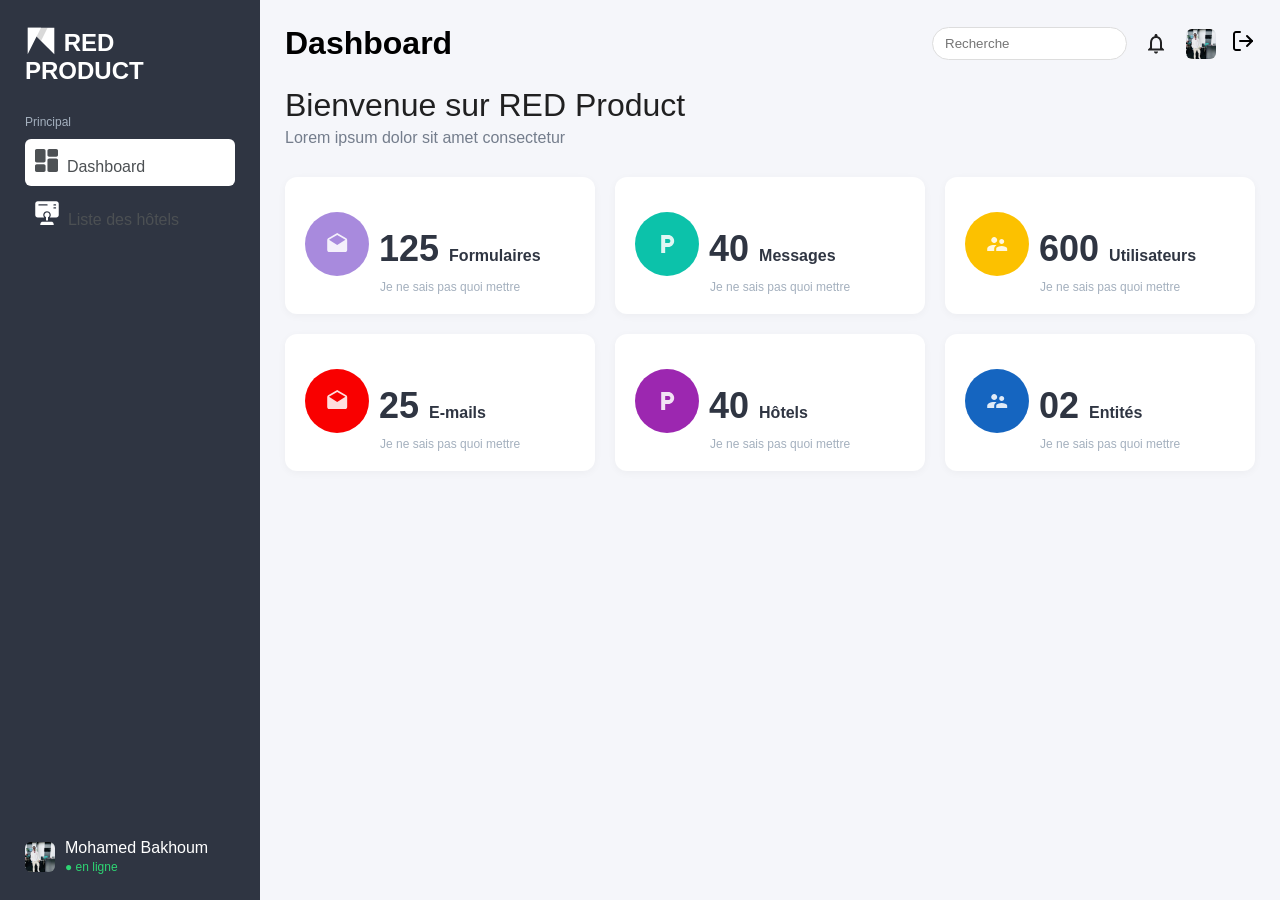
==== RED PRODUCT/Frontend/HTML/dashboard.html @ 996e0d98 "ajout les modifications" ====
<!DOCTYPE html>
<html lang="fr">
<head>
    <meta charset="UTF-8">
    <meta name="viewport" content="width=device-width, initial-scale=1.0">
    <title>Dashboard</title>
    <link rel="stylesheet" href="../CSS/dashboard.css">
</head>
<body>

<input type="checkbox" id="menu-toggle" class="menu-toggle">

<div class="layout">

    <label for="menu-toggle" class="overlay"></label>
   
    <aside class="sidebar">
        <div>
            <h2 class="logo">
             <svg  style="vertical-align: sub;" width="32" height="32" viewBox="0 0 32 32" fill="none" xmlns="http://www.w3.org/2000/svg">
                    <path d="M2.66602 2.66624H29.3286V29.3288L2.66602 2.66624Z" fill="white"/>
                    <path d="M2.66602 2.66624H22.663L15.9973 15.9975L2.66602 2.66624Z" fill="black" fill-opacity="0.15"/>
                    <path d="M2.66602 2.66624H15.9973L2.66602 29.3288V2.66624Z" fill="white"/>
            </svg>&nbsp;RED PRODUCT</h2>
            <p class="section-title">Principal</p>
            <a href="dashboard.html" class="nav-item active"> 
                    <svg width="23" height="23" viewBox="0 0 23 23" fill="none" xmlns="http://www.w3.org/2000/svg">
                    <path fill-rule="evenodd" clip-rule="evenodd" d="M14.1316 0C13.6868 0 13.2602 0.176692 12.9457 0.491206C12.6312 0.80572 12.4545 1.23229 12.4545 1.67708V5.98958C12.4545 6.91533 13.2058 7.66667 14.1316 7.66667H21.3191C21.7639 7.66667 22.1904 7.48997 22.505 7.17546C22.8195 6.86095 22.9962 6.43437 22.9962 5.98958V1.67708C22.9962 1.23229 22.8195 0.80572 22.505 0.491206C22.1904 0.176692 21.7639 0 21.3191 0L14.1316 0ZM14.1316 9.58333C13.6868 9.58333 13.2602 9.76003 12.9457 10.0745C12.6312 10.3891 12.4545 10.8156 12.4545 11.2604V21.3229C12.4545 22.2496 13.2058 23 14.1316 23H21.3191C21.7639 23 22.1904 22.8233 22.505 22.5088C22.8195 22.1943 22.9962 21.7677 22.9962 21.3229V11.2604C22.9962 10.8156 22.8195 10.3891 22.505 10.0745C22.1904 9.76003 21.7639 9.58333 21.3191 9.58333H14.1316ZM0 1.67708C0 0.751333 0.750375 0 1.67708 0H8.86458C9.79033 0 10.5417 0.751333 10.5417 1.67708V11.7396C10.5417 12.1844 10.365 12.6109 10.0505 12.9255C9.73595 13.24 9.30937 13.4167 8.86458 13.4167H1.67708C1.23229 13.4167 0.805721 13.24 0.491206 12.9255C0.176692 12.6109 0 12.1844 0 11.7396V1.67708ZM1.67708 15.3333C1.23229 15.3333 0.805721 15.51 0.491206 15.8245C0.176692 16.1391 0 16.5656 0 17.0104V21.3229C0 22.2487 0.750375 23 1.67708 23H8.86458C9.30937 23 9.73595 22.8233 10.0505 22.5088C10.365 22.1943 10.5417 21.7677 10.5417 21.3229V17.0104C10.5417 16.5656 10.365 16.1391 10.0505 15.8245C9.73595 15.51 9.30937 15.3333 8.86458 15.3333H1.67708Z" fill="#4D5154"/>
                    </svg>&nbsp;&nbsp;Dashboard
            </a>
            <a href="liste_hotel.html" class="nav-item">
                <svg width="24" height="24" viewBox="0 0 24 24" fill="none" xmlns="http://www.w3.org/2000/svg">
                     <g clip-path="url(#clip0_3_218)">
                    <path fill-rule="evenodd" clip-rule="evenodd" d="M2.74976 0.249979C2.0872 0.251563 1.45224 0.515464 0.983739 0.983962C0.515241 1.45246 0.25134 2.08742 0.249756 2.74998V13.95C0.249756 15.326 1.37376 16.45 2.74976 16.45H9.20476C8.72212 15.9104 8.40598 15.2427 8.29449 14.5274C8.183 13.8121 8.28094 13.0799 8.57646 12.419C8.87199 11.7582 9.35248 11.197 9.95994 10.8032C10.5674 10.4094 11.2758 10.1999 11.9998 10.1999C12.7237 10.1999 13.4321 10.4094 14.0396 10.8032C14.647 11.197 15.1275 11.7582 15.423 12.419C15.7186 13.0799 15.8165 13.8121 15.705 14.5274C15.5935 15.2427 15.2774 15.9104 14.7948 16.45H21.2498C22.6258 16.45 23.7498 15.326 23.7498 13.95V2.74998C23.7498 1.37398 22.6258 0.249979 21.2498 0.249979H2.74976ZM3.99976 3.37498C3.834 3.37498 3.67502 3.44083 3.55781 3.55804C3.4406 3.67525 3.37476 3.83422 3.37476 3.99998C3.37476 4.16574 3.4406 4.32471 3.55781 4.44192C3.67502 4.55913 3.834 4.62498 3.99976 4.62498H11.9998C12.1655 4.62498 12.3245 4.55913 12.4417 4.44192C12.5589 4.32471 12.6248 4.16574 12.6248 3.99998C12.6248 3.83422 12.5589 3.67525 12.4417 3.55804C12.3245 3.44083 12.1655 3.37498 11.9998 3.37498H3.99976ZM18.3748 3.99998C18.3748 3.65498 18.6548 3.37498 18.9998 3.37498H20.4998C20.6655 3.37498 20.8245 3.44083 20.9417 3.55804C21.0589 3.67525 21.1248 3.83422 21.1248 3.99998C21.1248 4.16574 21.0589 4.32471 20.9417 4.44192C20.8245 4.55913 20.6655 4.62498 20.4998 4.62498H18.9998C18.834 4.62498 18.675 4.55913 18.5578 4.44192C18.4406 4.32471 18.3748 4.16574 18.3748 3.99998ZM18.9998 6.37498C18.834 6.37498 18.675 6.44083 18.5578 6.55804C18.4406 6.67525 18.3748 6.83422 18.3748 6.99998C18.3748 7.16574 18.4406 7.32471 18.5578 7.44192C18.675 7.55913 18.834 7.62498 18.9998 7.62498H20.4998C20.6655 7.62498 20.8245 7.55913 20.9417 7.44192C21.0589 7.32471 21.1248 7.16574 21.1248 6.99998C21.1248 6.83422 21.0589 6.67525 20.9417 6.55804C20.8245 6.44083 20.6655 6.37498 20.4998 6.37498H18.9998ZM9.49976 13.95C9.49988 13.4993 9.62185 13.057 9.85274 12.6699C10.0836 12.2829 10.4149 11.9654 10.8114 11.7512C11.2079 11.537 11.655 11.4339 12.1052 11.4529C12.5555 11.4719 12.9923 11.6123 13.3694 11.8592C13.7464 12.1061 14.0497 12.4504 14.2471 12.8555C14.4446 13.2607 14.5288 13.7117 14.4909 14.1608C14.453 14.6099 14.2945 15.0404 14.032 15.4067C13.7695 15.7731 13.4128 16.0617 12.9998 16.242V19.55H10.9998V16.242C10.5538 16.0474 10.1744 15.7268 9.90791 15.3197C9.64147 14.9126 9.49962 14.4365 9.49976 13.95ZM7.49976 20.8C6.59976 20.8 5.89976 21.4 5.59976 22.2L5.21976 23.342C5.19473 23.4171 5.18791 23.4971 5.19985 23.5754C5.21179 23.6537 5.24216 23.728 5.28844 23.7922C5.33472 23.8565 5.3956 23.9088 5.46607 23.9449C5.53653 23.9811 5.61457 23.9999 5.69376 24H18.3058C18.385 24.0001 18.4632 23.9813 18.5338 23.9453C18.6044 23.9092 18.6654 23.8569 18.7118 23.7926C18.7582 23.7284 18.7886 23.654 18.8006 23.5756C18.8126 23.4973 18.8058 23.4172 18.7808 23.342L18.3998 22.2C18.1998 21.4 17.3998 20.8 16.4998 20.8H7.49976Z" fill="white"/>
                    </g>
                    <defs>
                    <clipPath id="clip0_3_218">
                    <rect width="24" height="24" fill="white"/>
                    </clipPath>
                    </defs>
                 </svg>&nbsp;&nbsp;Liste des hôtels
            </a>
        </div>
        <div class="user">
            <img src="../Images/Bakhoum.png" alt="photo">
            <div>
                <p>Mohamed Bakhoum</p>
                <span class="online">● en ligne</span>
            </div>
        </div>
    </aside>

   
    <main class="main">

      
        <div class="header-top">
            <label for="menu-toggle" class="hamburger">
                <span></span>
                <span></span>
                <span></span>
            </label>
            <h1>Dashboard</h1>
            <div class="header-icons">
                <input type="text" placeholder="Recherche">
                <div class="notification-icons-wrapper">
                    <!-- Bell Notification Icon -->
                    <div class="notification-icon-container" id="bellContainer">
                        <svg id="bellIcon" width="17" height="20" viewBox="0 0 17 20" fill="none" xmlns="http://www.w3.org/2000/svg">
                            <path d="M11.998 14.529V8.52994C11.998 7.24889 11.6387 6.18655 10.9201 5.34293C10.2014 4.46807 9.23284 4.03063 8.01427 4.03063C6.79571 4.03063 5.82711 4.46807 5.10847 5.34293C4.38983 6.18655 4.03051 7.24889 4.03051 8.52994V14.529H11.998ZM14.0134 13.4979L16.0287 15.5132V16.4975H-0.000122219V15.5132L2.01519 13.4979V8.52994C2.01519 6.96768 2.40576 5.60852 3.18689 4.45244C3.99926 3.29637 5.10847 2.54649 6.5145 2.20279V1.49977C6.5145 1.09358 6.65511 0.749886 6.93631 0.468679C7.21752 0.156227 7.57684 8.04663e-07 8.01427 8.04663e-07C8.45171 8.04663e-07 8.81103 0.156227 9.09223 0.468679C9.37344 0.749886 9.51404 1.09358 9.51404 1.49977V2.20279C10.9201 2.54649 12.0137 3.29637 12.7948 4.45244C13.6072 5.60852 14.0134 6.96768 14.0134 8.52994V13.4979ZM9.42031 18.9346C9.01412 19.3095 8.54544 19.497 8.01427 19.497C7.48311 19.497 7.01443 19.3095 6.60824 18.9346C6.20205 18.5284 5.99896 18.0597 5.99896 17.5286H10.0296C10.0296 18.0597 9.8265 18.5284 9.42031 18.9346Z" fill="black" fill-opacity="0.87"/>
                        </svg>
                        <span class="notification-badge" id="bellBadge">0</span>
                        <div class="notification-dropdown" id="bellDropdown">
                            <div class="dropdown-header">
                                <h3>Notifications</h3>
                                <div class="dropdown-actions">
                                    <button class="btn-text" id="markAllRead">Marquer comme lus</button>
                                    <button class="btn-text" id="clearAllNotifications">Tout effacer</button>
                                </div>
                            </div>
                            <div class="dropdown-list" id="bellNotificationList">
                                <div class="empty-state">Aucune notification</div>
                            </div>
                        </div>
                    </div>
                </div>
                <img src="../Images/Bakhoum.png" class="photo" alt="photo">
                <span class="icon">
                 <a href="#" id="logoutBtn" title="Se déconnecter">
                    <svg width="24" height="24" viewBox="0 0 24 24" fill="none" xmlns="http://www.w3.org/2000/svg">

                            <path d="M9 21H5C4.46957 21 3.96086 20.7893 3.58579 20.4142C3.21071 20.0391 3 19.5304 3 19V5C3 4.46957 3.21071 3.96086 3.58579 3.58579C3.96086 3.21071 4.46957 3 5 3H9" stroke="black" stroke-width="2" stroke-linecap="round" stroke-linejoin="round"/>
                            <path d="M16 17L21 12L16 7" stroke="black" stroke-width="2" stroke-linecap="round" stroke-linejoin="round"/>
                            <path d="M21 12H9" stroke="black" stroke-width="2" stroke-linecap="round" stroke-linejoin="round"/>
                    </svg>
                </a></span>
            </div>
        </div>

      
        <div class="welcome-section">
            <p id="welcome">Bienvenue sur RED Product</p>
            <p>Lorem ipsum dolor sit amet consectetur</p>
        </div>

        
        <div class="stats-grid">

            <div class="stat-card">
                <div class="stat-number">
                    <svg width="64" height="64" viewBox="0 0 64 64" fill="none" xmlns="http://www.w3.org/2000/svg">
                        <rect width="63.9902" height="63.9902" rx="31.9951" fill="#A88ADD"/>
                        <path d="M32.1999 32.983L40.4486 27.8275L32.1999 23.0001L23.9511 27.8275L32.1999 32.983ZM42.1827 28.015V37.9978C42.1827 38.529 41.9796 38.9977 41.5734 39.4039C41.1985 39.8101 40.7454 40.0131 40.2143 40.0131H24.1855C23.6543 40.0131 23.1856 39.8101 22.7794 39.4039C22.4045 38.9977 22.217 38.529 22.217 37.9978V28.015C22.217 27.2339 22.5295 26.6558 23.1544 26.2809L32.1999 20.9848L41.2453 26.2809C41.8702 26.6558 42.1827 27.2339 42.1827 28.015Z" fill="white" fill-opacity="0.87"/>
                    </svg> 125 <span>Formulaires</span>
                </div>
                <div class="desc">Je ne sais pas quoi mettre</div>

            </div>

   <div class="stat-card">
        <div class="stat-number">
            <svg width="64" height="64" viewBox="0 0 64 64" fill="none" xmlns="http://www.w3.org/2000/svg">
                <rect width="63.9902" height="63.9902" rx="31.9951" fill="#0CC2AA"/>
                <path d="M33.4179 31.0145C33.9491 31.0145 34.4022 30.8114 34.7771 30.4052C35.1833 29.9991 35.3864 29.5304 35.3864 28.9992C35.3864 28.468 35.1833 27.9994 34.7771 27.5932C34.4022 27.187 33.9491 26.9839 33.4179 26.9839H30.1841V31.0145H33.4179ZM33.1836 23.0001C34.8396 23.0001 36.2456 23.5938 37.4017 24.7811C38.589 25.9372 39.1827 27.3432 39.1827 28.9992C39.1827 30.6552 38.589 32.0769 37.4017 33.2642C36.2456 34.4203 34.8396 34.9983 33.1836 34.9983H30.1841V40.9974H26.2003V23.0001H33.1836Z" fill="white" fill-opacity="0.87"/>
            </svg> 40 <span>Messages</span>
         </div>
                
                <div class="desc">Je ne sais pas quoi mettre</div>
  </div>

            <div class="stat-card">
                <div class="stat-number">
                     <svg width="64" height="64" viewBox="0 0 64 64" fill="none" xmlns="http://www.w3.org/2000/svg">
                            <rect width="63.9902" height="63.9902" rx="31.9951" fill="#FCC100"/>
                            <path d="M29.1996 32.983C29.887 32.983 30.6837 33.0767 31.5898 33.2642C29.9963 34.139 29.1996 35.2951 29.1996 36.7324V38.9821H22.2163V36.4981C22.2163 35.7794 22.6381 35.1389 23.4817 34.5765C24.3566 34.0141 25.3096 33.6079 26.3406 33.3579C27.3717 33.108 28.3247 32.983 29.1996 32.983ZM33.0896 34.764C34.3394 34.264 35.5424 34.0141 36.6984 34.0141C37.8545 34.0141 39.0574 34.264 40.3073 34.764C41.5571 35.2639 42.182 35.92 42.182 36.7324V38.9821H31.2149V36.7324C31.2149 35.92 31.8398 35.2639 33.0896 34.764ZM31.3086 30.124C30.715 30.7177 30.012 31.0145 29.1996 31.0145C28.3872 31.0145 27.6842 30.7177 27.0905 30.124C26.4969 29.5304 26.2 28.8274 26.2 28.015C26.2 27.2026 26.4969 26.4996 27.0905 25.9059C27.6842 25.3123 28.3872 25.0154 29.1996 25.0154C30.012 25.0154 30.715 25.3123 31.3086 25.9059C31.9023 26.4996 32.1991 27.2026 32.1991 28.015C32.1991 28.8274 31.9023 29.5304 31.3086 30.124ZM38.4325 31.2957C37.9639 31.7644 37.3858 31.9988 36.6984 31.9988C36.011 31.9988 35.4174 31.7644 34.9175 31.2957C34.4488 30.7958 34.2144 30.2022 34.2144 29.5148C34.2144 28.8274 34.4488 28.2337 34.9175 27.7338C35.4174 27.2339 36.011 26.9839 36.6984 26.9839C37.3858 26.9839 37.9639 27.2339 38.4325 27.7338C38.9325 28.2337 39.1824 28.8274 39.1824 29.5148C39.1824 30.2022 38.9325 30.7958 38.4325 31.2957Z" fill="white" fill-opacity="0.87"/>
                     </svg> 600 <span>Utilisateurs</span>
                 </div>
               
                <div class="desc">Je ne sais pas quoi mettre</div>
            </div>

         <div class="stat-card">
            <div class="stat-number">
                 <svg width="64" height="64" viewBox="0 0 64 64" fill="none" xmlns="http://www.w3.org/2000/svg">
                    <rect width="63.9902" height="63.9902" rx="31.9951" fill="#F90000"/>
                    <path d="M32.1999 32.983L40.4486 27.8275L32.1999 23.0001L23.9511 27.8275L32.1999 32.983ZM42.1827 28.015V37.9978C42.1827 38.529 41.9796 38.9977 41.5734 39.4039C41.1985 39.8101 40.7454 40.0132 40.2143 40.0132H24.1855C23.6543 40.0132 23.1856 39.8101 22.7794 39.4039C22.4045 38.9977 22.217 38.529 22.217 37.9978V28.015C22.217 27.2339 22.5295 26.6558 23.1544 26.2809L32.1999 20.9848L41.2453 26.2809C41.8702 26.6558 42.1827 27.2339 42.1827 28.015Z" fill="white" fill-opacity="0.87"/>
                 </svg> 25 <span>E-mails</span>
            </div>
               
                <div class="desc">Je ne sais pas quoi mettre</div>
         </div>

        <div class="stat-card">
                <div class="stat-number">
                <svg width="64" height="64" viewBox="0 0 64 64" fill="none" xmlns="http://www.w3.org/2000/svg">
                    <rect width="63.9902" height="63.9902" rx="31.9951" fill="#9C27B0"/>
                    <path d="M33.4179 31.0145C33.9491 31.0145 34.4022 30.8114 34.7771 30.4053C35.1833 29.9991 35.3864 29.5304 35.3864 28.9992C35.3864 28.468 35.1833 27.9994 34.7771 27.5932C34.4022 27.187 33.9491 26.9839 33.4179 26.9839H30.1841V31.0145H33.4179ZM33.1836 23.0001C34.8396 23.0001 36.2456 23.5938 37.4017 24.7811C38.589 25.9372 39.1827 27.3432 39.1827 28.9992C39.1827 30.6552 38.589 32.0769 37.4017 33.2642C36.2456 34.4203 34.8396 34.9983 33.1836 34.9983H30.1841V40.9974H26.2003V23.0001H33.1836Z" fill="white" fill-opacity="0.87"/>
              </svg> 40 <span>Hôtels</span></div>
               
                <div class="desc">Je ne sais pas quoi mettre</div>
        </div>

            <div class="stat-card">
                <div class="stat-number">
                <svg width="64" height="64" viewBox="0 0 64 64" fill="none" xmlns="http://www.w3.org/2000/svg">
                    <rect width="63.9902" height="63.9902" rx="31.9951" fill="#1565C0"/>
                    <path d="M29.1996 32.983C29.887 32.983 30.6837 33.0767 31.5898 33.2642C29.9963 34.1391 29.1996 35.2951 29.1996 36.7324V38.9821H22.2163V36.4981C22.2163 35.7794 22.6381 35.1389 23.4817 34.5765C24.3566 34.0141 25.3096 33.6079 26.3406 33.3579C27.3717 33.108 28.3247 32.983 29.1996 32.983ZM33.0896 34.764C34.3394 34.264 35.5424 34.0141 36.6984 34.0141C37.8545 34.0141 39.0574 34.264 40.3073 34.764C41.5571 35.2639 42.182 35.92 42.182 36.7324V38.9821H31.2149V36.7324C31.2149 35.92 31.8398 35.2639 33.0896 34.764ZM31.3086 30.124C30.715 30.7177 30.012 31.0145 29.1996 31.0145C28.3872 31.0145 27.6842 30.7177 27.0905 30.124C26.4969 29.5304 26.2 28.8274 26.2 28.015C26.2 27.2026 26.4969 26.4996 27.0905 25.9059C27.6842 25.3123 28.3872 25.0155 29.1996 25.0155C30.012 25.0155 30.715 25.3123 31.3086 25.9059C31.9023 26.4996 32.1991 27.2026 32.1991 28.015C32.1991 28.8274 31.9023 29.5304 31.3086 30.124ZM38.4325 31.2957C37.9639 31.7644 37.3858 31.9988 36.6984 31.9988C36.011 31.9988 35.4174 31.7644 34.9175 31.2957C34.4488 30.7958 34.2144 30.2022 34.2144 29.5148C34.2144 28.8274 34.4488 28.2337 34.9175 27.7338C35.4174 27.2339 36.011 26.9839 36.6984 26.9839C37.3858 26.9839 37.9639 27.2339 38.4325 27.7338C38.9325 28.2337 39.1824 28.8274 39.1824 29.5148C39.1824 30.2022 38.9325 30.7958 38.4325 31.2957Z" fill="white" fill-opacity="0.87"/>
                </svg> 02 <span>Entités</span>
            </div>
             
                <div class="desc">Je ne sais pas quoi mettre</div>
            </div>

        </div>

    </main>

</div>



</body>
<script src="../JavaScripts/scripts.js"></script>
</html>
---- RED PRODUCT/Frontend/CSS/dashboard.css ----
* 
{
    margin: 0;
    padding: 0;
    box-sizing: border-box;
    font-family: "Segoe UI", sans-serif;
}

body 
{
    background: #f5f6fa;
}

.menu-toggle
 {
    display: none;
}

.hamburger 
{
    display: none;
    flex-direction: column;
    cursor: pointer;
    padding: 10px;
    z-index: 1001;
    background: none;
    border: none;
}

.hamburger span 
{
    width: 25px;
    height: 3px;
    background: #2f3542;
    margin: 4px 0;
    transition: all 0.3s ease;
    border-radius: 2px;
    display: block;
}

#menu-toggle:checked ~ .layout .hamburger span:nth-child(1) 
{
    transform: rotate(45deg) translate(8px, 8px);
    background: #2f3542;
}

#menu-toggle:checked ~ .layout .hamburger span:nth-child(2) 
{
    opacity: 0;
    width: 0;
}

#menu-toggle:checked ~ .layout .hamburger span:nth-child(3) 
{
    transform: rotate(-45deg) translate(8px, -8px);
    background: #2f3542;
}

.overlay 
{
    display: none;
    position: fixed;
    top: 0;
    left: 0;
    width: 100%;
    height: 100%;
    background: rgba(0, 0, 0, 0.5);
    z-index: 999;
}

#menu-toggle:checked ~ .layout .overlay 
{
    display: block;
}

.layout 
{
    display: flex;
    min-height: 100vh;
}


.sidebar
 {
    width: 260px;
    min-height: 100vh;
    background: #2f3542;
    color: white;
    padding: 25px;
    display: flex;
    flex-direction: column;
    justify-content: space-between;
}

.logo 
{
    margin-bottom: 30px;
}

.section-title 
{
    font-size: 12px;
    color: #a4b0be;
    margin-bottom: 10px;
}

.nav-item 
{
    display: block;
    padding: 10px;
    border-radius: 6px;
    color: rgba(76, 80, 83, 1);
    text-decoration: none;
    margin-bottom: 5px;
}

.nav-item:hover 
{
    background: #57606f;
}

.active 
{
    background: rgba(255, 255, 255, 1);
}


.user 
{
    display: flex;
    gap: 10px;
    align-items: center;
}

.user img 
{
    width: 30px;
    height: 30px;
    border-radius: 20%;
    object-fit: cover;
}

.online 
{
    color: #2ed573;
    font-size: 12px;
}


.main 
{
    flex: 1;
    padding: 25px;
}


.header-top 
{
    display: flex;
    justify-content: space-between;
    align-items: center;
    margin-bottom: 25px;
}

.header-icons
 {
    display: flex;
    align-items: center;
    gap: 15px;
}

.header-icons input 
{
    padding: 8px 12px;
    border-radius: 20px;
    border: 1px solid #ddd;
}

.icon 
{
    font-size: 18px;
    cursor: pointer;
}
.icon a
{
    text-decoration: none;
}

.photo
{
    width: 30px;
    height: 30px;
    border-radius: 20%;
    object-fit: cover;
}


.welcome-section 
{
    margin-bottom: 30px;
}

.welcome-section #welcome 
{
    font-size: 32px;
    color: rgba(0, 0, 0, 0.87);
    margin-bottom: 5px;
}

.welcome-section p 
{
    color: #747d8c;
}


.stats-grid 
{
    display: grid;
    grid-template-columns: repeat(3, 1fr);
    gap: 20px;
}

.stat-card 
{
    background: white;
    border-radius: 12px;
    padding: 20px;
    box-shadow: 0 2px 8px rgba(0, 0, 0, 0.04);
   
}

.stat-card:hover 
{
    box-shadow: 0 4px 12px rgba(0, 0, 0, 0.2);
}


.stat-number 
{
    font-size: 36px;
    font-weight: 600;
    color: #2f3542;
    margin-bottom: 5px;
    
}
.stat-number svg
{
    position: relative;
    top: 15px;
}

.stat-number span 
{
    font-size: 16px;
    color: #2f3542;
    margin-bottom: 8px;
    
}

.desc 
{
    font-size: 12px;
    color: #a4b0be;
    position: relative;
    left: 75px;
    margin-top: 10px;
    
 }

/*  la responsivité */

/* Grandes tablettes et desktop */
@media (min-width: 1025px) 
{
    .sidebar 
    {
        width: 260px;
        position: relative;
        left: 0;
        height: 100vh;
    }

    .main {
        padding: 25px;
    }

    .stats-grid {
        grid-template-columns: repeat(3, 1fr);
        gap: 20px;
    }

    .welcome-section #welcome {
        font-size: 32px;
    }

    .stat-card {
        padding: 20px;
    }

    .stat-number {
        font-size: 36px;
    }

}

/* Tablettes et petits écrans */
@media (max-width: 1024px) 
{
    .hamburger {
        display: flex !important;
        order: -1;
    }

    .overlay {
        display: none;
    }

    .sidebar {
        position: fixed;
        top: 0;
        left: -260px;
        bottom: 0;
        width: 260px;
        min-height: 100vh;
        z-index: 1000;
        transition: left 0.3s ease;
        overflow-y: auto;
    }

    #menu-toggle:checked ~ .layout .sidebar {
        left: 0;
    }

    #menu-toggle:checked ~ .layout .overlay {
        display: block;
    }

    .main {
        padding: 20px;
        width: 100%;
    }

    .header-top {
        flex-direction: row;
        justify-content: space-between;
        align-items: center;
        gap: 10px;
    }

    .header-top h1 {
        flex: 1;
        text-align: center;
        font-size: 26px;
        margin: 0;
    }

    .header-icons {
        gap: 10px;
        flex-shrink: 0;
        order: 1;
    }

    .header-icons input {
        width: 180px;
        max-width: 180px;
    }

    .stats-grid {
        grid-template-columns: repeat(2, 1fr);
        gap: 15px;
    }

    .welcome-section #welcome {
        font-size: 28px;
    }

    .stat-card {
        padding: 18px;
    }

    .stat-number {
        font-size: 30px;
    }

}

/* Mobiles */
@media (max-width: 768px) 
{
    .header-top h1 {
        font-size: 24px;
    }

    .header-icons input {
        width: 150px;
        max-width: 150px;
    }

    .stats-grid {
        grid-template-columns: 1fr;
        gap: 12px;
    }

    .welcome-section #welcome {
        font-size: 24px;
    }

    .stat-number {
        font-size: 28px;
    }
}

/* Très petits écrans */
@media (max-width: 480px) 
{
    .header-top {
        flex-direction: column;
        align-items: flex-start;
        gap: 10px;
    }

    .hamburger {
        align-self: flex-start;
    }

    .header-top h1 {
        text-align: left;
        width: 100%;
    }

    .header-icons {
        width: 100%;
        justify-content: space-between;
        flex-wrap: wrap;
    }

    .header-icons input {
        width: 100%;
        max-width: 100%;
    }

    .welcome-section #welcome {
        font-size: 22px;
    }

    .stat-number {
        font-size: 26px;
    }

    .desc {
        font-size: 11px;
    }
}

@media (max-width: 360px) 
{
    .header-top {
        gap: 8px;
    }

    .welcome-section #welcome {
        font-size: 20px;
    }

    .stat-number {
        font-size: 24px;
    }
}


/* ==========================================================================
   Notification System Styles (Premium glassmorphism and animations)
   ========================================================================== */

.notification-icons-wrapper {
    display: flex;
    align-items: center;
    gap: 15px;
}

.notification-icon-container {
    position: relative;
    cursor: pointer;
    display: flex;
    align-items: center;
    justify-content: center;
    padding: 6px;
    border-radius: 50%;
    transition: background-color 0.2s ease, transform 0.2s ease;
}

.notification-icon-container:hover {
    background-color: rgba(0, 0, 0, 0.05);
    transform: scale(1.05);
}

.notification-icon-container svg {
    display: block;
    transition: fill 0.2s ease;
}

/* Badge styling */
.notification-badge {
    position: absolute;
    top: -2px;
    right: -2px;
    background-color: #e74c3c;
    color: white;
    font-size: 10px;
    font-weight: bold;
    min-width: 16px;
    height: 16px;
    border-radius: 8px;
    display: flex;
    align-items: center;
    justify-content: center;
    padding: 0 4px;
    border: 2px solid white;
    transition: transform 0.3s cubic-bezier(0.175, 0.885, 0.32, 1.275), opacity 0.3s ease;
    transform: scale(0);
    opacity: 0;
}

.notification-badge.show {
    transform: scale(1);
    opacity: 1;
}

/* Dropdown styling with glassmorphism */
.notification-dropdown {
    position: absolute;
    top: calc(100% + 10px);
    right: 0;
    width: 320px;
    background: rgba(255, 255, 255, 0.85);
    backdrop-filter: blur(12px) saturate(180%);
    -webkit-backdrop-filter: blur(12px) saturate(180%);
    border: 1px solid rgba(255, 255, 255, 0.4);
    border-radius: 12px;
    box-shadow: 0 8px 32px 0 rgba(31, 38, 135, 0.15);
    display: flex;
    flex-direction: column;
    z-index: 1000;
    transform: translateY(-10px);
    opacity: 0;
    pointer-events: none;
    transition: transform 0.3s cubic-bezier(0.165, 0.84, 0.44, 1), opacity 0.3s ease;
}

.notification-dropdown.show {
    transform: translateY(0);
    opacity: 1;
    pointer-events: auto;
}

/* Dropdown arrow */
.notification-dropdown::before {
    content: '';
    position: absolute;
    top: -6px;
    right: 14px;
    width: 12px;
    height: 12px;
    background: rgba(255, 255, 255, 0.85);
    border-left: 1px solid rgba(255, 255, 255, 0.4);
    border-top: 1px solid rgba(255, 255, 255, 0.4);
    transform: rotate(45deg);
}

.dropdown-header {
    padding: 12px 16px;
    border-bottom: 1px solid rgba(0, 0, 0, 0.08);
    display: flex;
    justify-content: space-between;
    align-items: center;
}

.dropdown-header h3 {
    margin: 0;
    font-size: 14px;
    font-weight: 600;
    color: #333;
}

.dropdown-actions {
    display: flex;
    gap: 8px;
}

.btn-text {
    background: none;
    border: none;
    color: #1a4d6b;
    font-size: 11px;
    cursor: pointer;
    padding: 4px;
    border-radius: 4px;
    transition: background-color 0.2s;
}

.btn-text:hover {
    background-color: rgba(26, 77, 107, 0.1);
}

.dropdown-list {
    max-height: 280px;
    overflow-y: auto;
    padding: 8px 0;
}

/* Custom scrollbar for dropdown list */
.dropdown-list::-webkit-scrollbar {
    width: 6px;
}

.dropdown-list::-webkit-scrollbar-track {
    background: transparent;
}

.dropdown-list::-webkit-scrollbar-thumb {
    background: rgba(0, 0, 0, 0.15);
    border-radius: 3px;
}

.dropdown-list::-webkit-scrollbar-thumb:hover {
    background: rgba(0, 0, 0, 0.25);
}

/* Notification Item */
.notification-item {
    padding: 10px 16px;
    border-bottom: 1px solid rgba(0, 0, 0, 0.03);
    display: flex;
    flex-direction: column;
    gap: 4px;
    transition: background-color 0.2s ease;
    position: relative;
}

.notification-item:last-child {
    border-bottom: none;
}

.notification-item.unread {
    background-color: rgba(26, 77, 107, 0.05);
}

.notification-item.unread::before {
    content: '';
    position: absolute;
    left: 6px;
    top: 50%;
    transform: translateY(-50%);
    width: 6px;
    height: 6px;
    background-color: #1a4d6b;
    border-radius: 50%;
}

.notification-item:hover {
    background-color: rgba(0, 0, 0, 0.02);
}

.notification-item.unread:hover {
    background-color: rgba(26, 77, 107, 0.08);
}

.notification-text {
    font-size: 12px;
    color: #333;
    line-height: 1.4;
}

.notification-time {
    font-size: 10px;
    color: #888;
}

.empty-state {
    padding: 24px;
    text-align: center;
    color: #999;
    font-size: 13px;
}

/* CRUD Action tag styling within notifications */
.action-badge {
    display: inline-block;
    padding: 2px 6px;
    border-radius: 4px;
    font-size: 9px;
    font-weight: bold;
    text-transform: uppercase;
    margin-right: 4px;
}

.action-badge.create {
    background-color: rgba(46, 213, 115, 0.15);
    color: #2ed573;
}

.action-badge.update {
    background-color: rgba(252, 193, 0, 0.15);
    color: #ffa502;
}

.action-badge.delete {
    background-color: rgba(231, 76, 60, 0.15);
    color: #ff4757;
}
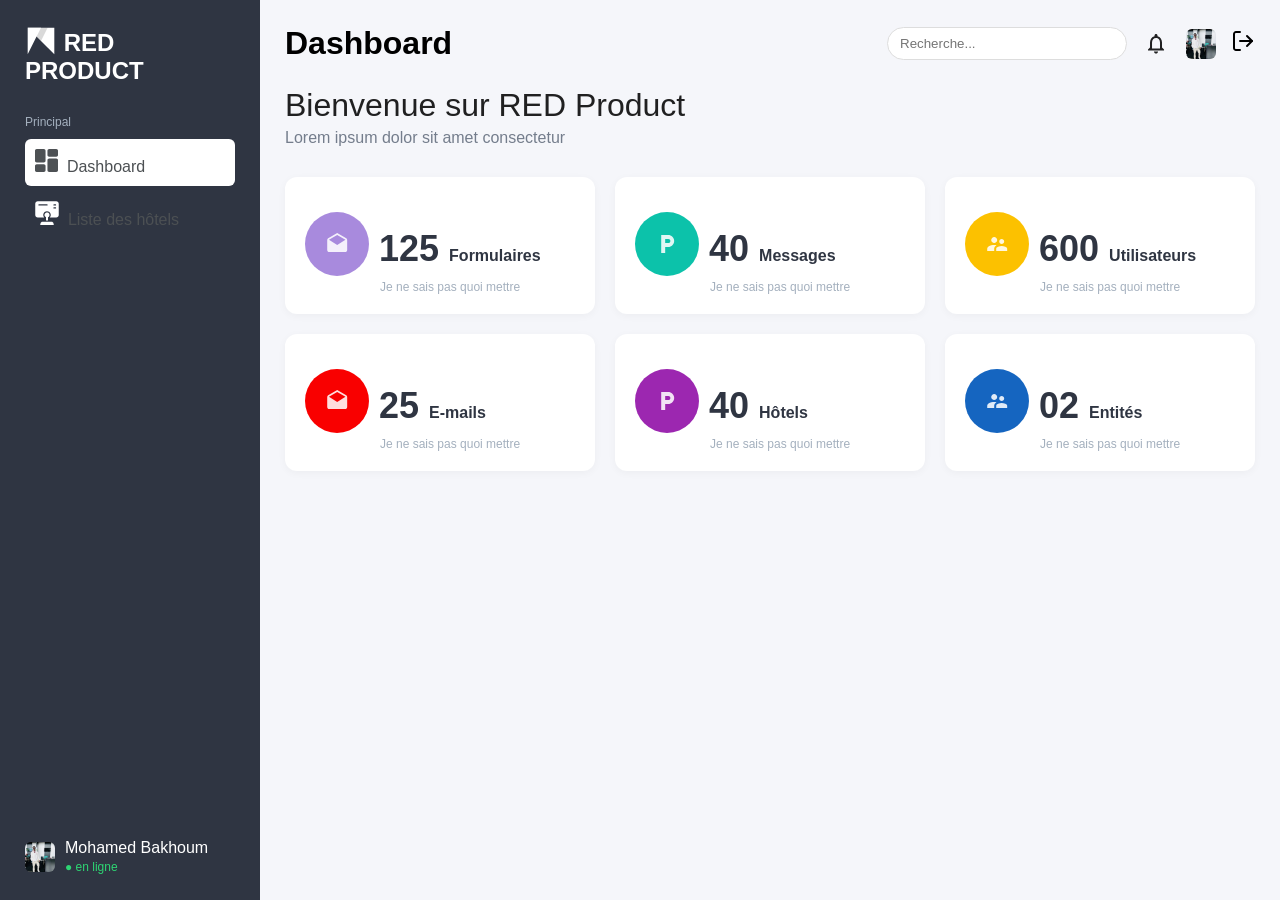
==== commit 243f5f67: "ajout les modifs" ====
--- a/RED PRODUCT/Frontend/HTML/dashboard.html
+++ b/RED PRODUCT/Frontend/HTML/dashboard.html
@@ -62,7 +62,7 @@
             </label>
             <h1>Dashboard</h1>
             <div class="header-icons">
-                <input type="text" placeholder="Recherche">
+                <input id="dashboardSearchInput" class="search-input" type="text" placeholder="Recherche..." aria-label="Recherche sur le dashboard">
                 <div class="notification-icons-wrapper">
                     <!-- Bell Notification Icon -->
                     <div class="notification-icon-container" id="bellContainer">
@@ -70,18 +70,6 @@
                             <path d="M11.998 14.529V8.52994C11.998 7.24889 11.6387 6.18655 10.9201 5.34293C10.2014 4.46807 9.23284 4.03063 8.01427 4.03063C6.79571 4.03063 5.82711 4.46807 5.10847 5.34293C4.38983 6.18655 4.03051 7.24889 4.03051 8.52994V14.529H11.998ZM14.0134 13.4979L16.0287 15.5132V16.4975H-0.000122219V15.5132L2.01519 13.4979V8.52994C2.01519 6.96768 2.40576 5.60852 3.18689 4.45244C3.99926 3.29637 5.10847 2.54649 6.5145 2.20279V1.49977C6.5145 1.09358 6.65511 0.749886 6.93631 0.468679C7.21752 0.156227 7.57684 8.04663e-07 8.01427 8.04663e-07C8.45171 8.04663e-07 8.81103 0.156227 9.09223 0.468679C9.37344 0.749886 9.51404 1.09358 9.51404 1.49977V2.20279C10.9201 2.54649 12.0137 3.29637 12.7948 4.45244C13.6072 5.60852 14.0134 6.96768 14.0134 8.52994V13.4979ZM9.42031 18.9346C9.01412 19.3095 8.54544 19.497 8.01427 19.497C7.48311 19.497 7.01443 19.3095 6.60824 18.9346C6.20205 18.5284 5.99896 18.0597 5.99896 17.5286H10.0296C10.0296 18.0597 9.8265 18.5284 9.42031 18.9346Z" fill="black" fill-opacity="0.87"/>
                         </svg>
                         <span class="notification-badge" id="bellBadge">0</span>
-                        <div class="notification-dropdown" id="bellDropdown">
-                            <div class="dropdown-header">
-                                <h3>Notifications</h3>
-                                <div class="dropdown-actions">
-                                    <button class="btn-text" id="markAllRead">Marquer comme lus</button>
-                                    <button class="btn-text" id="clearAllNotifications">Tout effacer</button>
-                                </div>
-                            </div>
-                            <div class="dropdown-list" id="bellNotificationList">
-                                <div class="empty-state">Aucune notification</div>
-                            </div>
-                        </div>
                     </div>
                 </div>
                 <img src="../Images/Bakhoum.png" class="photo" alt="photo">
@@ -180,5 +168,25 @@
 
 
 </body>
+<!-- Notification Modal Fullscreen -->
+<div class="notification-modal-overlay" id="bellNotificationModal">
+    <div class="notification-modal-content">
+        <div class="notification-modal-header">
+            <h2>Notifications</h2>
+            <button class="btn-close-modal" id="closeBellModal">
+                <svg width="24" height="24" viewBox="0 0 24 24" fill="none" xmlns="http://www.w3.org/2000/svg">
+                    <path d="M18 6L6 18M6 6L18 18" stroke="currentColor" stroke-width="2" stroke-linecap="round" stroke-linejoin="round"/>
+                </svg>
+            </button>
+        </div>
+        <div class="notification-modal-actions">
+            <button class="btn-action" id="markAllReadModal">Marquer tous comme lus</button>
+            <button class="btn-action btn-action-danger" id="clearAllNotificationsModal">Tout effacer</button>
+        </div>
+        <div class="notification-modal-list" id="bellNotificationModalList">
+            <div class="empty-state">Aucune notification</div>
+        </div>
+    </div>
+</div>
 <script src="../JavaScripts/scripts.js"></script>
 </html>
--- a/RED PRODUCT/Frontend/CSS/dashboard.css
+++ b/RED PRODUCT/Frontend/CSS/dashboard.css
@@ -174,6 +174,23 @@
     padding: 8px 12px;
     border-radius: 20px;
     border: 1px solid #ddd;
+}
+
+.header-icons .search-input {
+    min-width: 240px;
+    max-width: 320px;
+}
+
+.no-results {
+    grid-column: 1 / -1;
+    text-align: center;
+    color: #5b636b;
+    padding: 30px 20px;
+    background: #f8fafc;
+    border: 1px solid #e5e7eb;
+    border-radius: 18px;
+    font-size: 0.98rem;
+    margin-top: 10px;
 }
 
 .icon 
@@ -708,3 +725,183 @@
     background-color: rgba(231, 76, 60, 0.15);
     color: #ff4757;
 }
+
+/* ==========================================================================
+   Notification Modal Fullscreen Styles
+   ========================================================================== */
+
+.notification-modal-overlay {
+    position: fixed;
+    inset: 0;
+    background: rgba(0, 0, 0, 0.7);
+    backdrop-filter: blur(8px);
+    -webkit-backdrop-filter: blur(8px);
+    display: none;
+    z-index: 9999;
+    animation: modalFadeIn 0.3s ease;
+}
+
+.notification-modal-overlay.show {
+    display: flex;
+    align-items: center;
+    justify-content: center;
+}
+
+@keyframes modalFadeIn {
+    from {
+        opacity: 0;
+        backdrop-filter: blur(0px);
+    }
+    to {
+        opacity: 1;
+        backdrop-filter: blur(8px);
+    }
+}
+
+.notification-modal-content {
+    background: white;
+    border-radius: 16px;
+    width: 90%;
+    max-width: 600px;
+    max-height: 80vh;
+    display: flex;
+    flex-direction: column;
+    box-shadow: 0 25px 50px rgba(0, 0, 0, 0.3);
+    animation: modalSlideUp 0.35s cubic-bezier(0.34, 1.56, 0.64, 1);
+}
+
+@keyframes modalSlideUp {
+    from {
+        transform: translateY(40px);
+        opacity: 0;
+    }
+    to {
+        transform: translateY(0);
+        opacity: 1;
+    }
+}
+
+.notification-modal-header {
+    display: flex;
+    justify-content: space-between;
+    align-items: center;
+    padding: 24px;
+    border-bottom: 1px solid rgba(0, 0, 0, 0.08);
+    flex-shrink: 0;
+}
+
+.notification-modal-header h2 {
+    margin: 0;
+    font-size: 20px;
+    font-weight: 700;
+    color: #1a1a2e;
+}
+
+.btn-close-modal {
+    background: none;
+    border: none;
+    font-size: 24px;
+    color: #666;
+    cursor: pointer;
+    padding: 4px;
+    display: flex;
+    align-items: center;
+    justify-content: center;
+    border-radius: 8px;
+    transition: background-color 0.2s, color 0.2s;
+}
+
+.btn-close-modal:hover {
+    background-color: rgba(0, 0, 0, 0.05);
+    color: #1a1a2e;
+}
+
+.notification-modal-actions {
+    display: flex;
+    gap: 10px;
+    padding: 16px 24px;
+    border-bottom: 1px solid rgba(0, 0, 0, 0.08);
+    flex-wrap: wrap;
+    flex-shrink: 0;
+}
+
+.btn-action {
+    padding: 8px 16px;
+    border: 1px solid #ddd;
+    background: white;
+    border-radius: 8px;
+    font-size: 12px;
+    font-weight: 600;
+    color: #1a4d6b;
+    cursor: pointer;
+    transition: background-color 0.2s, border-color 0.2s;
+}
+
+.btn-action:hover {
+    background-color: #f5f5f5;
+    border-color: #1a4d6b;
+}
+
+.btn-action-danger {
+    border-color: #ff4757;
+    color: #ff4757;
+}
+
+.btn-action-danger:hover {
+    background-color: rgba(255, 71, 87, 0.1);
+    border-color: #ff4757;
+}
+
+.notification-modal-list {
+    flex: 1;
+    overflow-y: auto;
+    padding: 8px 0;
+}
+
+.notification-modal-list .notification-item {
+    border-left: 3px solid transparent;
+    margin: 0;
+    border-bottom: 1px solid rgba(0, 0, 0, 0.03);
+    padding: 14px 24px;
+    cursor: pointer;
+    transition: background-color 0.2s, padding-left 0.2s;
+}
+
+.notification-modal-list .notification-item:hover {
+    background-color: rgba(0, 0, 0, 0.02);
+    padding-left: 26px;
+}
+
+.notification-modal-list .notification-item.unread {
+    background-color: rgba(26, 77, 107, 0.03);
+    border-left-color: #1a4d6b;
+}
+
+.notification-modal-list .notification-item.unread::before {
+    display: none;
+}
+
+.notification-modal-list .empty-state {
+    padding: 40px 24px;
+    text-align: center;
+    color: #999;
+    font-size: 14px;
+}
+
+/* Scrollbar customization */
+.notification-modal-list::-webkit-scrollbar {
+    width: 8px;
+}
+
+.notification-modal-list::-webkit-scrollbar-track {
+    background: transparent;
+}
+
+.notification-modal-list::-webkit-scrollbar-thumb {
+    background: rgba(0, 0, 0, 0.1);
+    border-radius: 4px;
+}
+
+.notification-modal-list::-webkit-scrollbar-thumb:hover {
+    background: rgba(0, 0, 0, 0.2);
+}
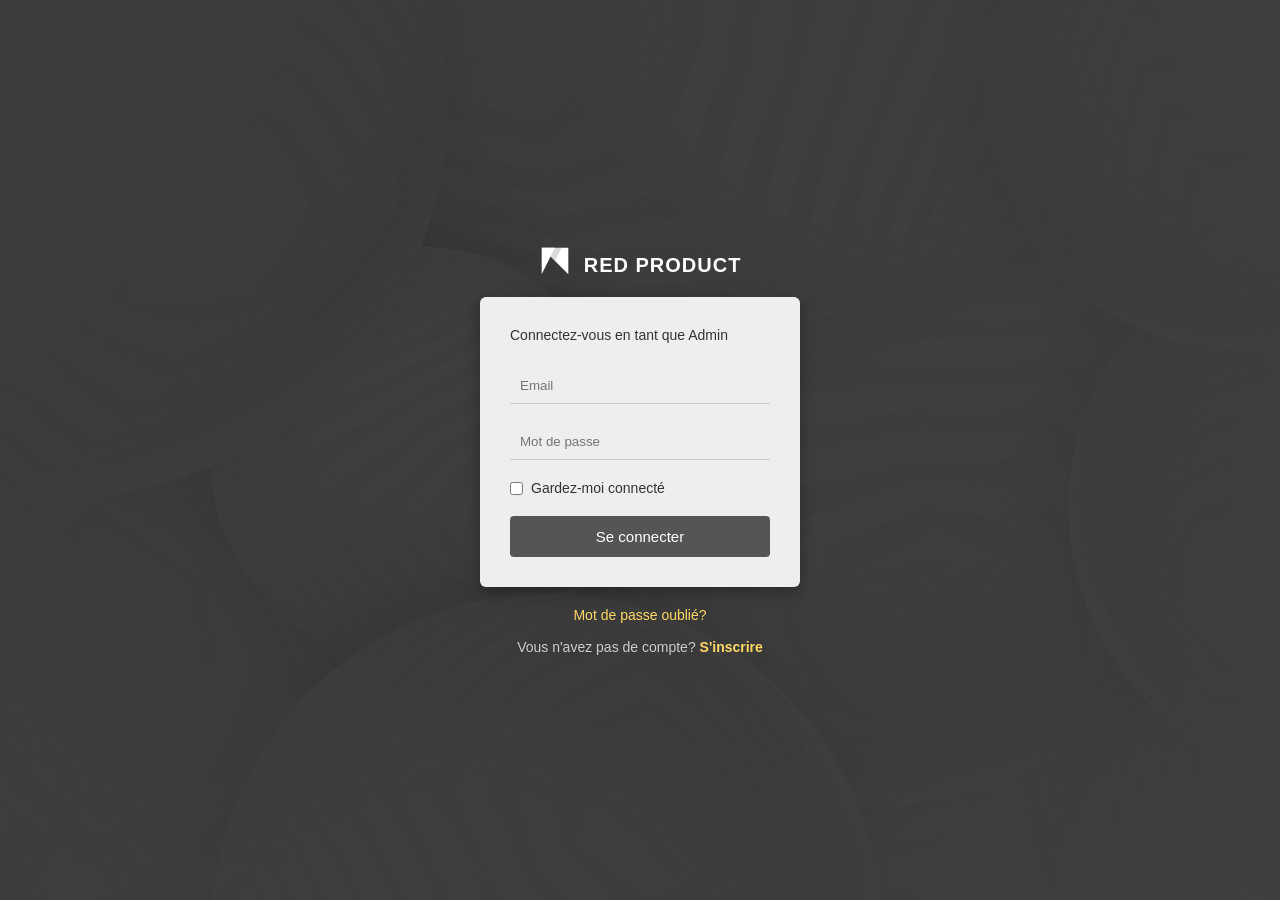
==== commit a7a6bdd7: "ajout les modis" ====
--- a/RED PRODUCT/Frontend/HTML/dashboard.html
+++ b/RED PRODUCT/Frontend/HTML/dashboard.html
@@ -4,6 +4,13 @@
     <meta charset="UTF-8">
     <meta name="viewport" content="width=device-width, initial-scale=1.0">
     <title>Dashboard</title>
+    <script>
+        (function() {
+            if (!localStorage.getItem('token') && !sessionStorage.getItem('token')) {
+                window.location.replace("../../../index.html");
+            }
+        })();
+    </script>
     <link rel="stylesheet" href="../CSS/dashboard.css">
 </head>
 <body>
@@ -167,7 +174,6 @@
 
 
 
-</body>
 <!-- Notification Modal Fullscreen -->
 <div class="notification-modal-overlay" id="bellNotificationModal">
     <div class="notification-modal-content">
@@ -189,4 +195,5 @@
     </div>
 </div>
 <script src="../JavaScripts/scripts.js"></script>
+</body>
 </html>
--- a/RED PRODUCT/Frontend/CSS/dashboard.css
+++ b/RED PRODUCT/Frontend/CSS/dashboard.css
@@ -4,6 +4,11 @@
     padding: 0;
     box-sizing: border-box;
     font-family: "Segoe UI", sans-serif;
+}
+
+html, body {
+    min-height: 100vh;
+    overflow-x: hidden;
 }
 
 body 
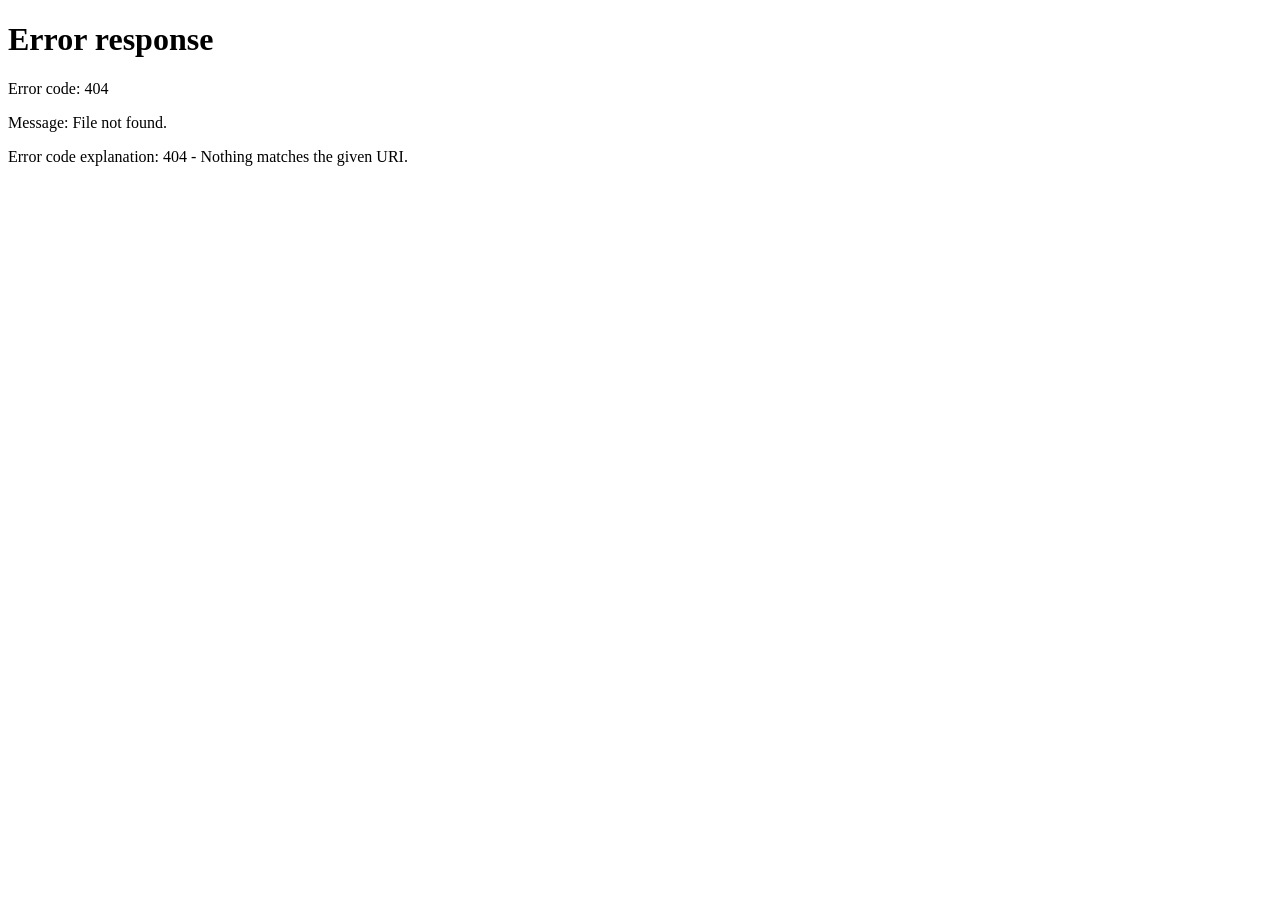
==== commit 4515cf65: "ajout les modifis" ====
--- a/RED PRODUCT/Frontend/HTML/dashboard.html
+++ b/RED PRODUCT/Frontend/HTML/dashboard.html
@@ -7,7 +7,8 @@
     <script>
         (function() {
             if (!localStorage.getItem('token') && !sessionStorage.getItem('token')) {
-                window.location.replace("../../../index.html");
+                const target = window.location.protocol === 'file:' ? '../../../index.html' : '/login';
+                window.location.replace(target);
             }
         })();
     </script>
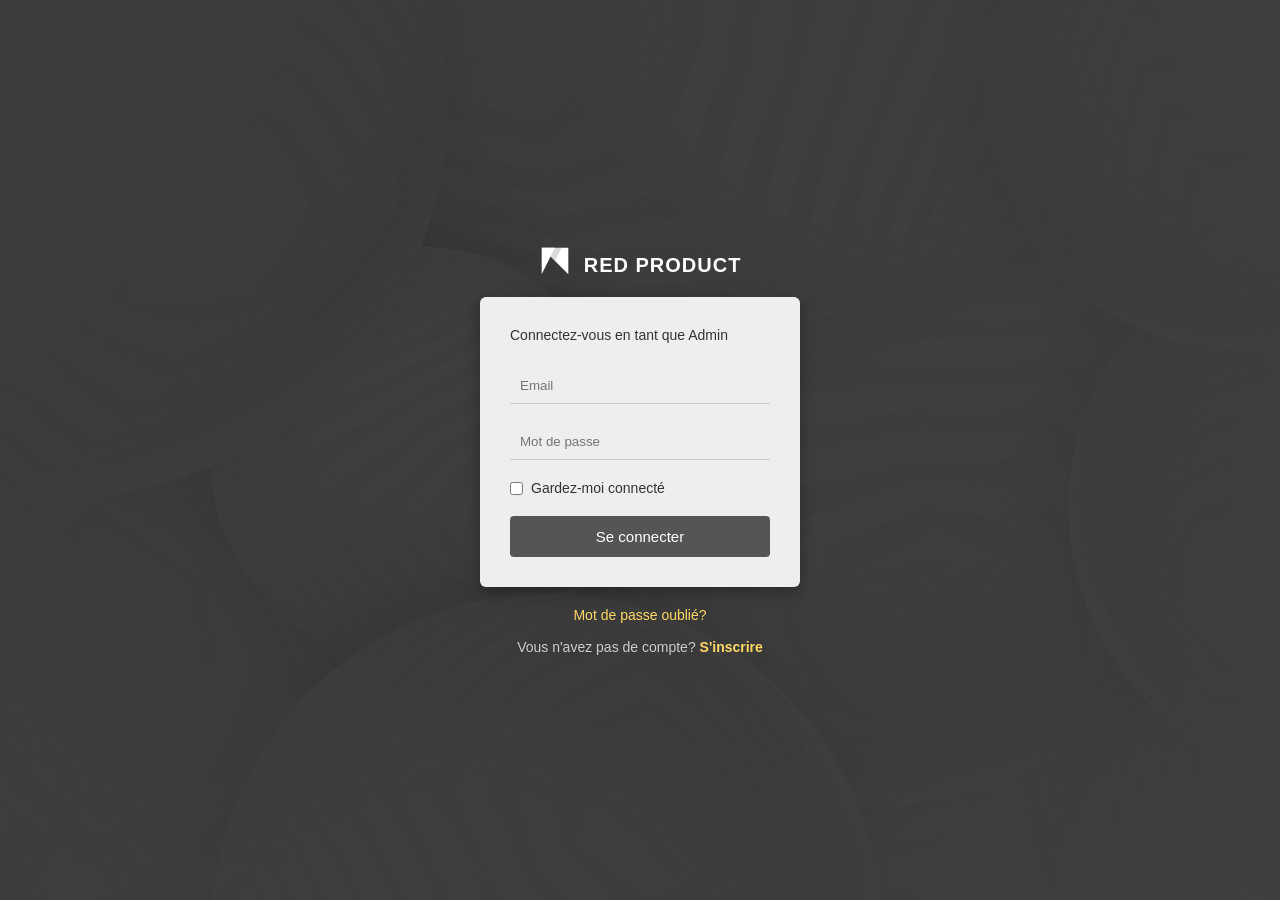
==== commit ea0586fc: "ajout les changements" ====
--- a/RED PRODUCT/Frontend/HTML/dashboard.html
+++ b/RED PRODUCT/Frontend/HTML/dashboard.html
@@ -7,8 +7,7 @@
     <script>
         (function() {
             if (!localStorage.getItem('token') && !sessionStorage.getItem('token')) {
-                const target = window.location.protocol === 'file:' ? '../../../index.html' : '/login';
-                window.location.replace(target);
+                window.location.replace("../../../index.html");
             }
         })();
     </script>
